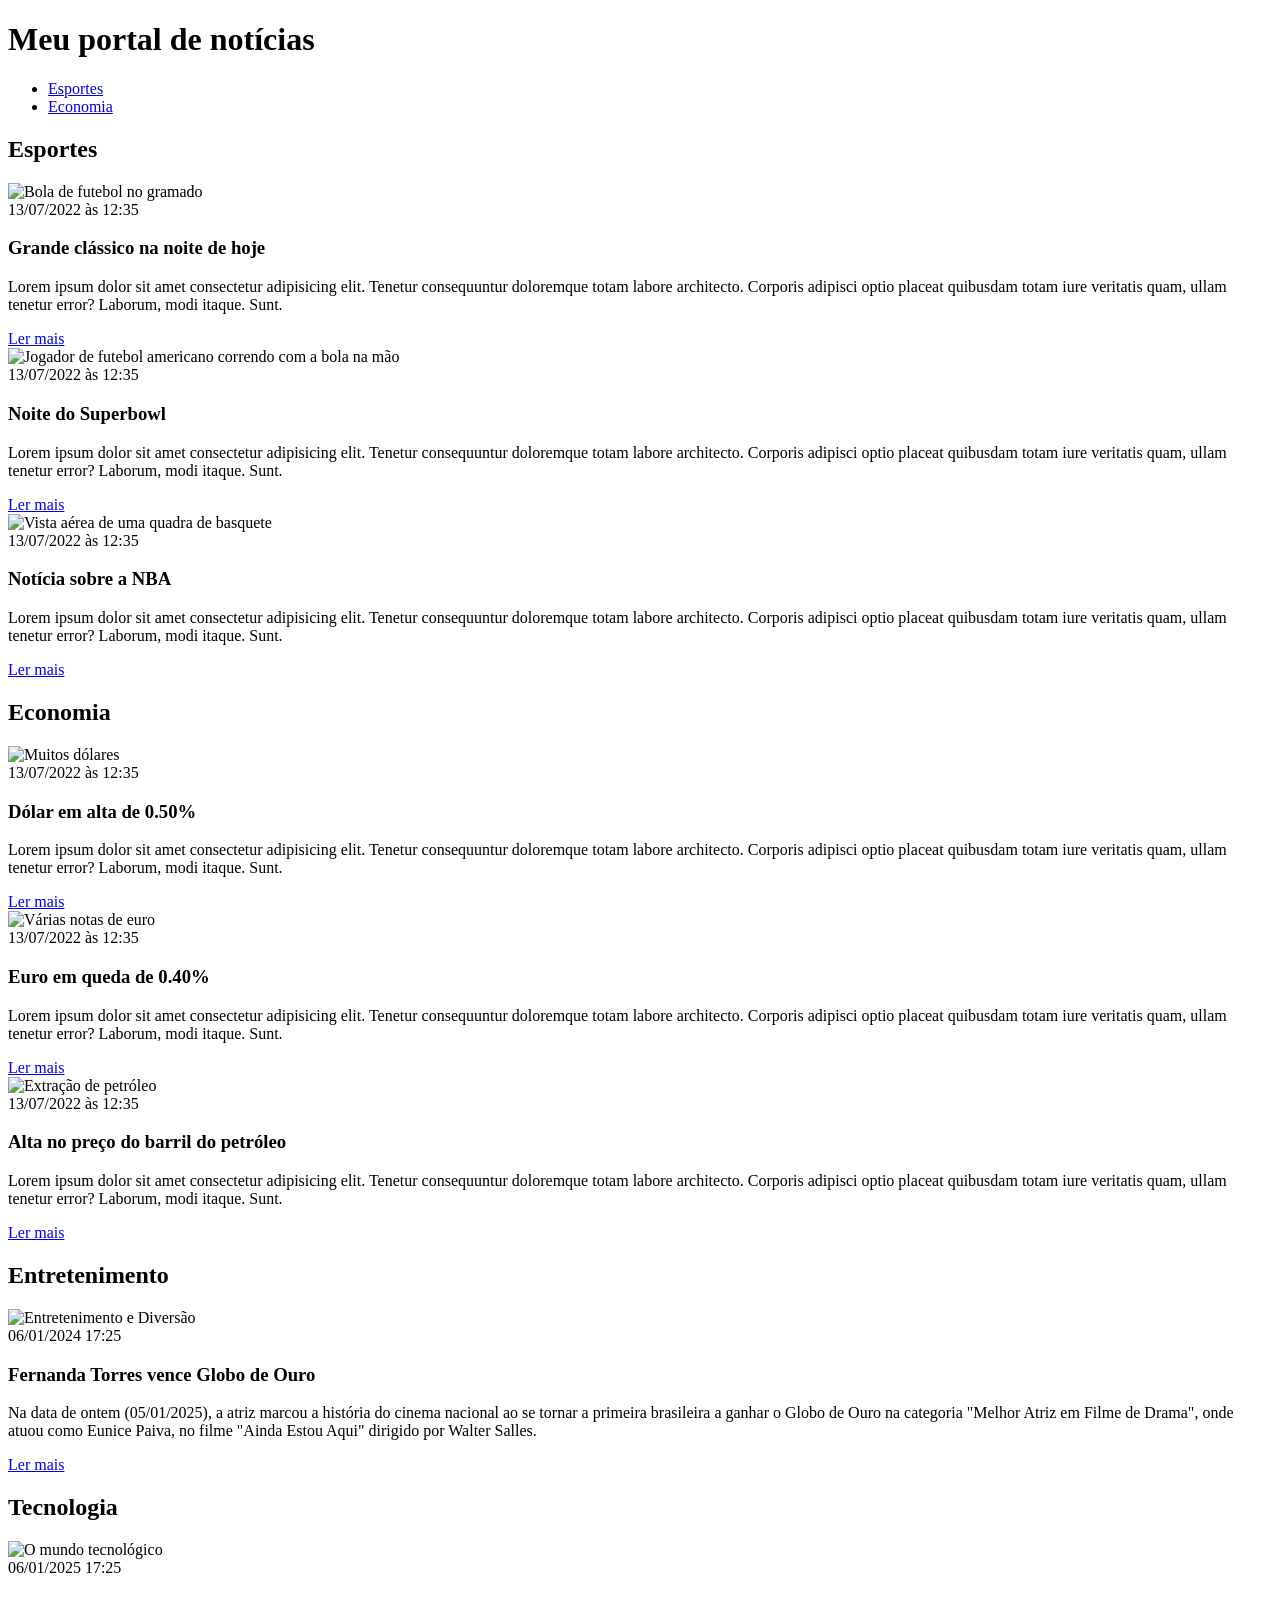
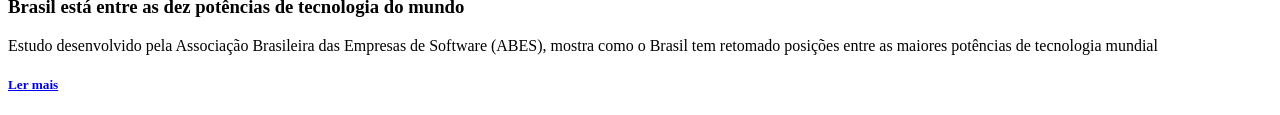
==== index.html @ 0f3524f6 "Adicionando arquivo de exercício" ====
<!DOCTYPE html>
<html lang="pt-BR">
<head>
    <meta charset="UTF-8">
    <meta http-equiv="X-UA-Compatible" content="IE=edge">
    <meta name="viewport" content="width=device-width, initial-scale=1.0">
    <title>Meu portal de notícias</title>
    <link rel="stylesheet" href="./main.css" />
</head>
<body>
    <header>
        <h1>Meu portal de notícias</h1>
        <nav>
            <ul>
                <li>
                    <a href="#sports" title="Ir para a seção de esportes">Esportes</a>
                </li>
                <li>
                    <a href="#economy" title="Ir para a seção de notícias">Economia</a>
                </li>
            </ul>
        </nav>
    </header>
    <section>
        <h2>Esportes</h2>
        <article>
            <img src="./imagens/futebol.jpg" alt="Bola de futebol no gramado" />
            <header>
                <time>13/07/2022 às 12:35</time>
            </header>
            <h3>Grande clássico na noite de hoje</h3>
            <p>
                Lorem ipsum dolor sit amet consectetur adipisicing elit. Tenetur consequuntur doloremque totam labore architecto. Corporis adipisci optio placeat quibusdam totam iure veritatis quam, ullam tenetur error? Laborum, modi itaque. Sunt.
            </p>
            <a href="#" title="Leia a notícia completa">Ler mais</a>
        </article>
        <article>
            <img src="./imagens/futebol-americano.jpg" alt="Jogador de futebol americano correndo com a bola na mão" />
            <header>
                <time>13/07/2022 às 12:35</time>
            </header>
            <h3>Noite do Superbowl</h3>
            <p>
                Lorem ipsum dolor sit amet consectetur adipisicing elit. Tenetur consequuntur doloremque totam labore architecto. Corporis adipisci optio placeat quibusdam totam iure veritatis quam, ullam tenetur error? Laborum, modi itaque. Sunt.
            </p>
            <a href="#" title="Leia a notícia completa">Ler mais</a>
        </article>
        <article>
            <img src="./imagens/basquete.jpg" title="Vista aérea de uma quadra de basquete" />
            <header>
                <time>13/07/2022 às 12:35</time>
            </header>
            <h3>Notícia sobre a NBA</h3>
            <p>
                Lorem ipsum dolor sit amet consectetur adipisicing elit. Tenetur consequuntur doloremque totam labore architecto. Corporis adipisci optio placeat quibusdam totam iure veritatis quam, ullam tenetur error? Laborum, modi itaque. Sunt.
            </p>
            <a href="#" title="Leia a notícia completa">Ler mais</a>
        </article>
    </section>
    <section>
        <h2>Economia</h2>
        <article>
            <img src="./imagens/dolares.jpg" alt="Muitos dólares" />
            <header>
                <time>13/07/2022 às 12:35</time>
            </header>
            <h3>Dólar em alta de 0.50%</h3>
            <p>
                Lorem ipsum dolor sit amet consectetur adipisicing elit. Tenetur consequuntur doloremque totam labore architecto. Corporis adipisci optio placeat quibusdam totam iure veritatis quam, ullam tenetur error? Laborum, modi itaque. Sunt.
            </p>
            <a href="#" title="Leia a notícia completa">Ler mais</a>
        </article>
        <article>
            <img src="./imagens/euro.jpg" alt="Várias notas de euro" />
            <header>
                <time>13/07/2022 às 12:35</time>
            </header>
            <h3>Euro em queda de 0.40%</h3>
            <p>
                Lorem ipsum dolor sit amet consectetur adipisicing elit. Tenetur consequuntur doloremque totam labore architecto. Corporis adipisci optio placeat quibusdam totam iure veritatis quam, ullam tenetur error? Laborum, modi itaque. Sunt.
            </p>
            <a href="#" title="Leia a notícia completa">Ler mais</a>
        </article>
        <article>
            <img src="./imagens/petroleo.jpg" alt="Extração de petróleo" />
            <header>
                <time>13/07/2022 às 12:35</time>
            </header>
            <h3>Alta no preço do barril do petróleo</h3>
            <p>
                Lorem ipsum dolor sit amet consectetur adipisicing elit. Tenetur consequuntur doloremque totam labore architecto. Corporis adipisci optio placeat quibusdam totam iure veritatis quam, ullam tenetur error? Laborum, modi itaque. Sunt.
            </p>
            <a href="#" title="Leia a notícia completa">Ler mais</a>
        </article>
    </section>
    <h2> Entretenimento </h2>
    <article> 
        <img src="./imagens/entretenimento.jpg" alt="Entretenimento e Diversão" />
    </article>
    <header>
        <time>06/01/2024 17:25</time>
    </header>
    <h3>
        Fernanda Torres vence Globo de Ouro
    </h3>
    <p>
        Na data de ontem (05/01/2025), a atriz marcou a história do cinema nacional ao se tornar a primeira brasileira a ganhar o Globo de Ouro na categoria "Melhor Atriz em Filme de Drama", onde atuou como Eunice Paiva, no filme "Ainda Estou Aqui" dirigido por Walter Salles.
    </p>
    <a href="#" title="Leia a notícia completa"> Ler mais</a>
    <h2> Tecnologia </h2>
    <article>
        <img src="./imagens/tecnologia.jpg" alt="O mundo tecnológico" />
    </article>
    <header> 
        <time> 06/01/2025 17:25</time>
    </header>
    <h3>
        Brasil está entre as dez potências de tecnologia do mundo
    </h3>
    <p>
        Estudo desenvolvido pela Associação Brasileira das Empresas de Software (ABES), mostra como o Brasil tem retomado posições entre as maiores potências de tecnologia mundial
    </p>
    <h5> <a href="https://www.terra.com.br/noticias/brasil-esta-entre-as-dez-potencias-de-tecnologia-do-mundo,174165430c8f2b6e0e22d572c16188a9lfw7m5um.html" title="Leia notícia completa">Ler mais</h5>
</body>
</html>
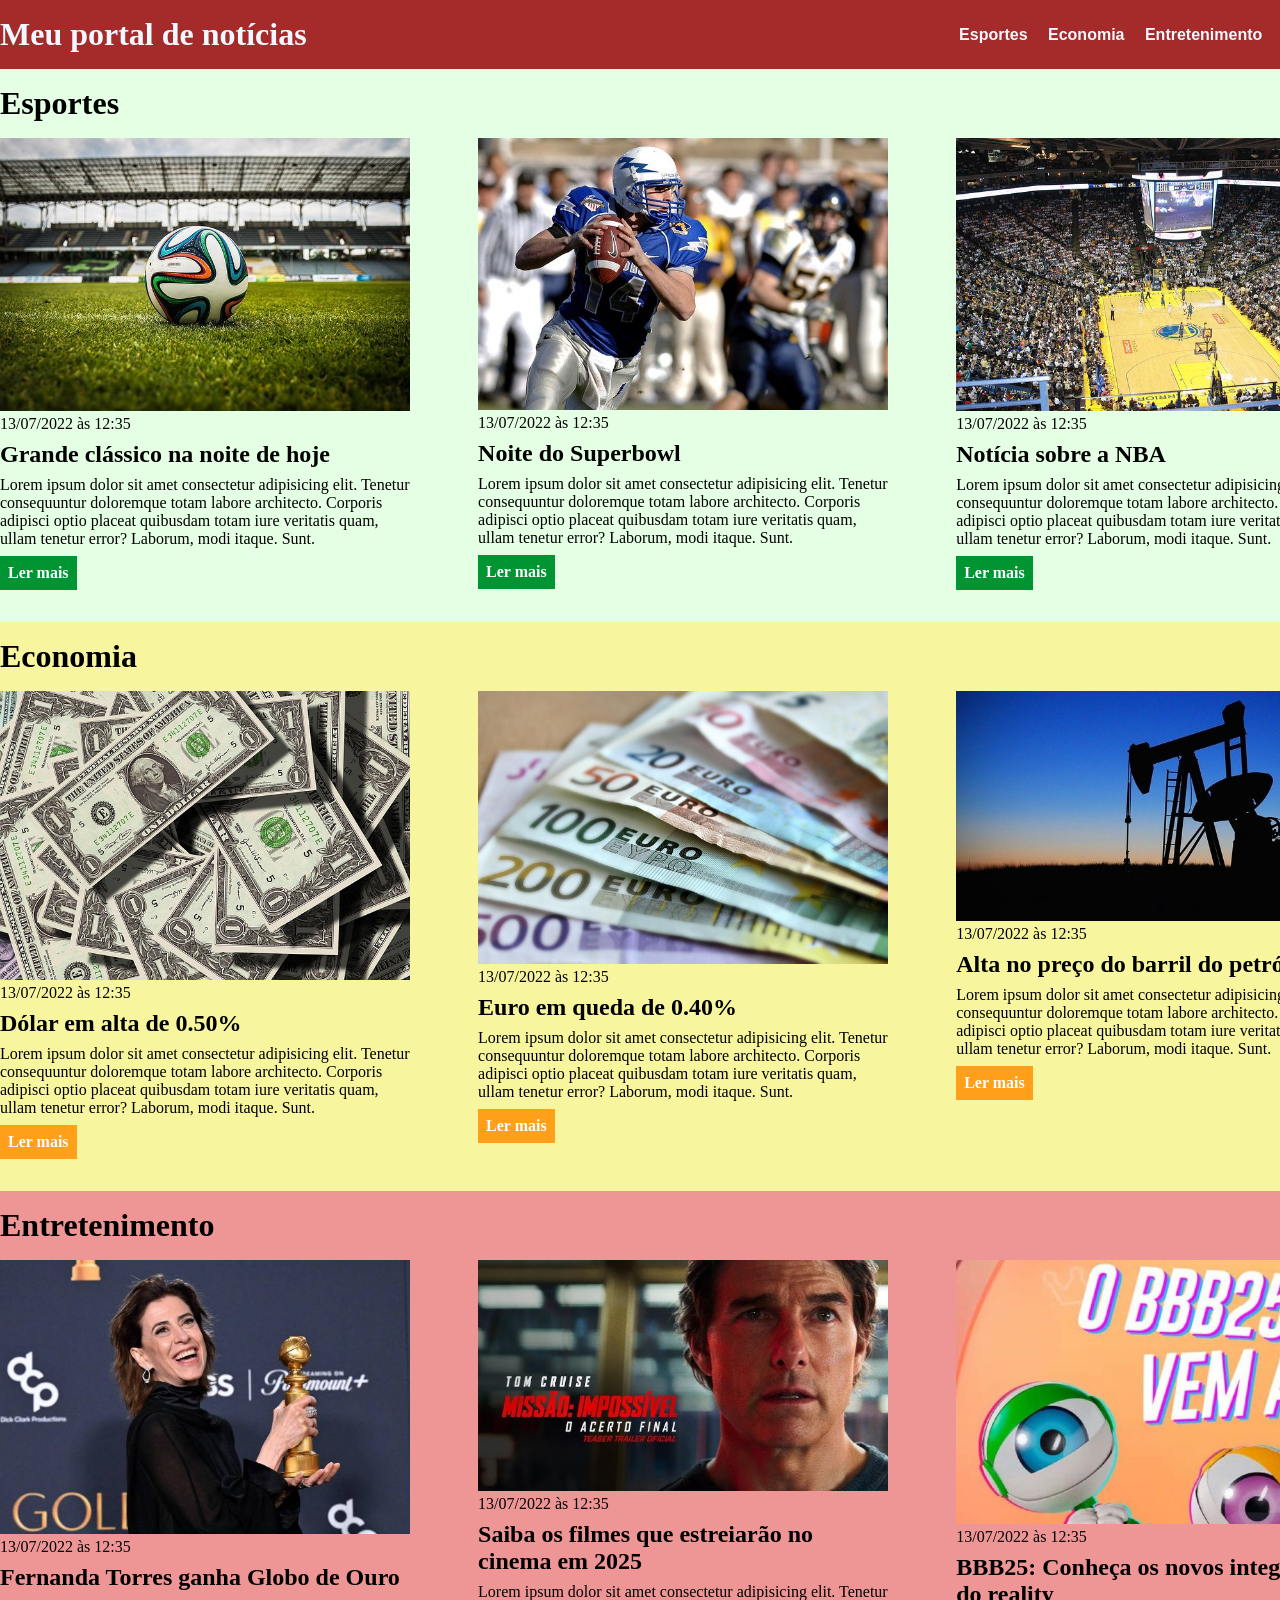
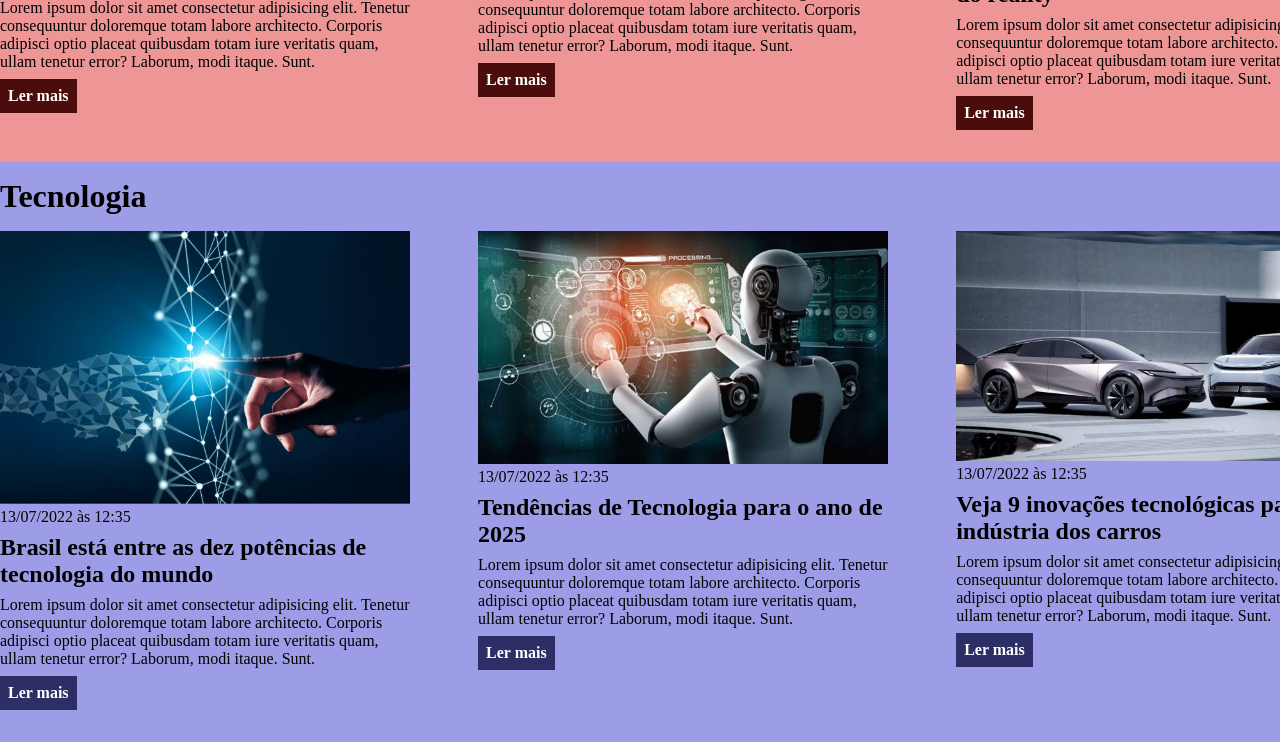
==== commit 6d78782e: "Corrigindo Exercício" ====
--- a/index.html
+++ b/index.html
@@ -9,117 +9,185 @@
 </head>
 <body>
     <header>
-        <h1>Meu portal de notícias</h1>
-        <nav>
-            <ul>
-                <li>
-                    <a href="#sports" title="Ir para a seção de esportes">Esportes</a>
-                </li>
-                <li>
-                    <a href="#economy" title="Ir para a seção de notícias">Economia</a>
-                </li>
-            </ul>
-        </nav>
+        <div class="container">
+            <h1>Meu portal de notícias</h1>
+            <nav>
+                <ul>
+                    <li>
+                        <a href="#sports" title="Ir para a seção de esportes">Esportes</a>
+                    </li>
+                    <li>
+                        <a href="#economy" title="Ir para a seção de notícias">Economia</a>
+                    </li>
+                    <li>
+                        <a href="#entertainment" title="Ir para a seção de notícias">Entretenimento</a>
+                    </li>
+                    <li>
+                        <a href="#technology" title="Ir para a seção de notícias">Tecnologia</a>
+                    </li>
+                </ul>
+            </nav>
+        </div>
     </header>
-    <section>
-        <h2>Esportes</h2>
-        <article>
-            <img src="./imagens/futebol.jpg" alt="Bola de futebol no gramado" />
-            <header>
-                <time>13/07/2022 às 12:35</time>
-            </header>
-            <h3>Grande clássico na noite de hoje</h3>
-            <p>
-                Lorem ipsum dolor sit amet consectetur adipisicing elit. Tenetur consequuntur doloremque totam labore architecto. Corporis adipisci optio placeat quibusdam totam iure veritatis quam, ullam tenetur error? Laborum, modi itaque. Sunt.
-            </p>
-            <a href="#" title="Leia a notícia completa">Ler mais</a>
-        </article>
-        <article>
-            <img src="./imagens/futebol-americano.jpg" alt="Jogador de futebol americano correndo com a bola na mão" />
-            <header>
-                <time>13/07/2022 às 12:35</time>
-            </header>
-            <h3>Noite do Superbowl</h3>
-            <p>
-                Lorem ipsum dolor sit amet consectetur adipisicing elit. Tenetur consequuntur doloremque totam labore architecto. Corporis adipisci optio placeat quibusdam totam iure veritatis quam, ullam tenetur error? Laborum, modi itaque. Sunt.
-            </p>
-            <a href="#" title="Leia a notícia completa">Ler mais</a>
-        </article>
-        <article>
-            <img src="./imagens/basquete.jpg" title="Vista aérea de uma quadra de basquete" />
-            <header>
-                <time>13/07/2022 às 12:35</time>
-            </header>
-            <h3>Notícia sobre a NBA</h3>
-            <p>
-                Lorem ipsum dolor sit amet consectetur adipisicing elit. Tenetur consequuntur doloremque totam labore architecto. Corporis adipisci optio placeat quibusdam totam iure veritatis quam, ullam tenetur error? Laborum, modi itaque. Sunt.
-            </p>
-            <a href="#" title="Leia a notícia completa">Ler mais</a>
-        </article>
+    <section id="sports">
+        <div class="container">
+            <h2>Esportes</h2>
+            <div class="articles">
+                <article>
+                    <img src="./imagens/futebol.jpg" alt="Bola de futebol no gramado" />
+                    <header>
+                        <time>13/07/2022 às 12:35</time>
+                    </header>
+                    <h3>Grande clássico na noite de hoje</h3>
+                    <p>
+                        Lorem ipsum dolor sit amet consectetur adipisicing elit. Tenetur consequuntur doloremque totam labore architecto. Corporis adipisci optio placeat quibusdam totam iure veritatis quam, ullam tenetur error? Laborum, modi itaque. Sunt.
+                    </p>
+                    <a href="#" title="Leia a notícia completa">Ler mais</a>
+                </article>
+                <article>
+                    <img src="./imagens/futebol-americano.jpg" alt="Jogador de futebol americano correndo com a bola na mão" />
+                    <header>
+                        <time>13/07/2022 às 12:35</time>
+                    </header>
+                    <h3>Noite do Superbowl</h3>
+                    <p>
+                        Lorem ipsum dolor sit amet consectetur adipisicing elit. Tenetur consequuntur doloremque totam labore architecto. Corporis adipisci optio placeat quibusdam totam iure veritatis quam, ullam tenetur error? Laborum, modi itaque. Sunt.
+                    </p>
+                    <a href="#" title="Leia a notícia completa">Ler mais</a>
+                </article>
+                <article>
+                    <img src="./imagens/basquete.jpg" title="Vista aérea de uma quadra de basquete" />
+                    <header>
+                        <time>13/07/2022 às 12:35</time>
+                    </header>
+                    <h3>Notícia sobre a NBA</h3>
+                    <p>
+                        Lorem ipsum dolor sit amet consectetur adipisicing elit. Tenetur consequuntur doloremque totam labore architecto. Corporis adipisci optio placeat quibusdam totam iure veritatis quam, ullam tenetur error? Laborum, modi itaque. Sunt.
+                    </p>
+                    <a href="#" title="Leia a notícia completa">Ler mais</a>
+                </article>
+            </div>
+        </div>
     </section>
-    <section>
-        <h2>Economia</h2>
-        <article>
-            <img src="./imagens/dolares.jpg" alt="Muitos dólares" />
-            <header>
-                <time>13/07/2022 às 12:35</time>
-            </header>
-            <h3>Dólar em alta de 0.50%</h3>
-            <p>
-                Lorem ipsum dolor sit amet consectetur adipisicing elit. Tenetur consequuntur doloremque totam labore architecto. Corporis adipisci optio placeat quibusdam totam iure veritatis quam, ullam tenetur error? Laborum, modi itaque. Sunt.
-            </p>
-            <a href="#" title="Leia a notícia completa">Ler mais</a>
-        </article>
-        <article>
-            <img src="./imagens/euro.jpg" alt="Várias notas de euro" />
-            <header>
-                <time>13/07/2022 às 12:35</time>
-            </header>
-            <h3>Euro em queda de 0.40%</h3>
-            <p>
-                Lorem ipsum dolor sit amet consectetur adipisicing elit. Tenetur consequuntur doloremque totam labore architecto. Corporis adipisci optio placeat quibusdam totam iure veritatis quam, ullam tenetur error? Laborum, modi itaque. Sunt.
-            </p>
-            <a href="#" title="Leia a notícia completa">Ler mais</a>
-        </article>
-        <article>
-            <img src="./imagens/petroleo.jpg" alt="Extração de petróleo" />
-            <header>
-                <time>13/07/2022 às 12:35</time>
-            </header>
-            <h3>Alta no preço do barril do petróleo</h3>
-            <p>
-                Lorem ipsum dolor sit amet consectetur adipisicing elit. Tenetur consequuntur doloremque totam labore architecto. Corporis adipisci optio placeat quibusdam totam iure veritatis quam, ullam tenetur error? Laborum, modi itaque. Sunt.
-            </p>
-            <a href="#" title="Leia a notícia completa">Ler mais</a>
-        </article>
+    <section id="economy">
+        <div class="container">
+            <h2>Economia</h2>
+            <div class="articles">
+                <article>
+                    <img src="./imagens/dolares.jpg" alt="Muitos dólares" />
+                    <header>
+                        <time>13/07/2022 às 12:35</time>
+                    </header>
+                    <h3>Dólar em alta de 0.50%</h3>
+                    <p>
+                        Lorem ipsum dolor sit amet consectetur adipisicing elit. Tenetur consequuntur doloremque totam labore architecto. Corporis adipisci optio placeat quibusdam totam iure veritatis quam, ullam tenetur error? Laborum, modi itaque. Sunt.
+                    </p>
+                    <a href="#" title="Leia a notícia completa">Ler mais</a>
+                </article>
+                <article>
+                    <img src="./imagens/euro.jpg" alt="Várias notas de euro" />
+                    <header>
+                        <time>13/07/2022 às 12:35</time>
+                    </header>
+                    <h3>Euro em queda de 0.40%</h3>
+                    <p>
+                        Lorem ipsum dolor sit amet consectetur adipisicing elit. Tenetur consequuntur doloremque totam labore architecto. Corporis adipisci optio placeat quibusdam totam iure veritatis quam, ullam tenetur error? Laborum, modi itaque. Sunt.
+                    </p>
+                    <a href="#" title="Leia a notícia completa">Ler mais</a>
+                </article>
+                <article>
+                    <img src="./imagens/petroleo.jpg" alt="Extração de petróleo" />
+                    <header>
+                        <time>13/07/2022 às 12:35</time>
+                    </header>
+                    <h3>Alta no preço do barril do petróleo</h3>
+                    <p>
+                        Lorem ipsum dolor sit amet consectetur adipisicing elit. Tenetur consequuntur doloremque totam labore architecto. Corporis adipisci optio placeat quibusdam totam iure veritatis quam, ullam tenetur error? Laborum, modi itaque. Sunt.
+                    </p>
+                    <a href="#" title="Leia a notícia completa">Ler mais</a>
+                </article>
+            </div>
+        </div>
     </section>
-    <h2> Entretenimento </h2>
-    <article> 
-        <img src="./imagens/entretenimento.jpg" alt="Entretenimento e Diversão" />
-    </article>
-    <header>
-        <time>06/01/2024 17:25</time>
-    </header>
-    <h3>
-        Fernanda Torres vence Globo de Ouro
-    </h3>
-    <p>
-        Na data de ontem (05/01/2025), a atriz marcou a história do cinema nacional ao se tornar a primeira brasileira a ganhar o Globo de Ouro na categoria "Melhor Atriz em Filme de Drama", onde atuou como Eunice Paiva, no filme "Ainda Estou Aqui" dirigido por Walter Salles.
-    </p>
-    <a href="#" title="Leia a notícia completa"> Ler mais</a>
-    <h2> Tecnologia </h2>
-    <article>
-        <img src="./imagens/tecnologia.jpg" alt="O mundo tecnológico" />
-    </article>
-    <header> 
-        <time> 06/01/2025 17:25</time>
-    </header>
-    <h3>
-        Brasil está entre as dez potências de tecnologia do mundo
-    </h3>
-    <p>
-        Estudo desenvolvido pela Associação Brasileira das Empresas de Software (ABES), mostra como o Brasil tem retomado posições entre as maiores potências de tecnologia mundial
-    </p>
-    <h5> <a href="https://www.terra.com.br/noticias/brasil-esta-entre-as-dez-potencias-de-tecnologia-do-mundo,174165430c8f2b6e0e22d572c16188a9lfw7m5um.html" title="Leia notícia completa">Ler mais</h5>
+    <section id="entertainment">
+        <div class="container">
+            <h2> Entretenimento </h2>
+            <div class="articles">
+                <article>
+                    <img src="./imagens/entretenimento.jpg" alt="Fernanda Torres" />
+                    <header>
+                        <time>13/07/2022 às 12:35</time>
+                    </header>
+                    <h3>Fernanda Torres ganha Globo de Ouro</h3>
+                    <p>
+                        Lorem ipsum dolor sit amet consectetur adipisicing elit. Tenetur consequuntur doloremque totam labore architecto. Corporis adipisci optio placeat quibusdam totam iure veritatis quam, ullam tenetur error? Laborum, modi itaque. Sunt.
+                    </p>
+                    <a href="#" title="Leia a notícia completa">Ler mais</a>
+                </article>
+                <article>
+                    <img src="./imagens/entretenimento2.0.jpg" alt="Filmes 2025" />
+                    <header>
+                        <time>13/07/2022 às 12:35</time>
+                    </header>
+                    <h3>Saiba os filmes que estreiarão no cinema em 2025</h3>
+                    <p>
+                        Lorem ipsum dolor sit amet consectetur adipisicing elit. Tenetur consequuntur doloremque totam labore architecto. Corporis adipisci optio placeat quibusdam totam iure veritatis quam, ullam tenetur error? Laborum, modi itaque. Sunt.
+                    </p>
+                    <a href="#" title="Leia a notícia completa">Ler mais</a>
+                </article>
+                <article>
+                    <img src="./imagens/entretenimento3.0.jpg" alt="BBB25" />
+                    <header>
+                        <time>13/07/2022 às 12:35</time>
+                    </header>
+                    <h3>BBB25: Conheça os novos integrantes do reality</h3>
+                    <p>
+                        Lorem ipsum dolor sit amet consectetur adipisicing elit. Tenetur consequuntur doloremque totam labore architecto. Corporis adipisci optio placeat quibusdam totam iure veritatis quam, ullam tenetur error? Laborum, modi itaque. Sunt.
+                    </p>
+                    <a href="#" title="Leia a notícia completa">Ler mais</a>
+                </article>
+            </div>
+        </div>
+    </section>
+    <section id="technology">
+        <div class="container">
+            <h2>Tecnologia</h2>
+            <div class="articles">
+                <article>
+                    <img src="./imagens/tecnologia.jpg" alt="O mundo tecnológico" />
+                    <header>
+                        <time>13/07/2022 às 12:35</time>
+                    </header>
+                    <h3>Brasil está entre as dez potências de tecnologia do mundo</h3>
+                    <p>
+                        Lorem ipsum dolor sit amet consectetur adipisicing elit. Tenetur consequuntur doloremque totam labore architecto. Corporis adipisci optio placeat quibusdam totam iure veritatis quam, ullam tenetur error? Laborum, modi itaque. Sunt.
+                    </p>
+                    <a href="#" title="Leia a notícia completa">Ler mais</a>
+                </article>
+                <article>
+                    <img src="./imagens/tecnologia2.0.jpg" alt="Alta Tecnologia" />
+                    <header>
+                        <time>13/07/2022 às 12:35</time>
+                    </header>
+                    <h3>Tendências de Tecnologia para o ano de 2025</h3>
+                    <p>
+                        Lorem ipsum dolor sit amet consectetur adipisicing elit. Tenetur consequuntur doloremque totam labore architecto. Corporis adipisci optio placeat quibusdam totam iure veritatis quam, ullam tenetur error? Laborum, modi itaque. Sunt.
+                    </p>
+                    <a href="#" title="Leia a notícia completa">Ler mais</a>
+                </article>
+                <article>
+                    <img src="./imagens/tecnologia3.0.jpg" alt="Carros Tecnológicos" />
+                    <header>
+                        <time>13/07/2022 às 12:35</time>
+                    </header>
+                    <h3>Veja 9 inovações tecnológicas para a indústria dos carros</h3>
+                    <p>
+                        Lorem ipsum dolor sit amet consectetur adipisicing elit. Tenetur consequuntur doloremque totam labore architecto. Corporis adipisci optio placeat quibusdam totam iure veritatis quam, ullam tenetur error? Laborum, modi itaque. Sunt.
+                    </p>
+                    <a href="#" title="Leia a notícia completa">Ler mais</a>
+                </article>
+            </div>
+        </div>
+    </section>
 </body>
 </html>
--- a/main.css
+++ b/main.css
@@ -0,0 +1,122 @@
+* {
+    box-sizing: border-box;  /*reset*/
+    margin: 0;
+    padding: 0;
+}
+
+body > header {
+    background-color: brown; /*cor do cabeçalho | editou só o header filho do body*/
+    padding: 16px 0;
+    color: aliceblue;
+}
+
+header .container {
+    display: flex; 
+    align-items: center;
+    justify-content: space-between;
+}
+
+header li {
+    display: inline;  /*links um ao lado do outro*/
+    margin-left: 16px;
+    font-family: Arial, Helvetica, sans-serif;
+    font-weight: bold;
+}
+
+header li a {
+    color: aliceblue;
+    text-decoration: none;
+}
+
+.container {
+    width: 1366px; /*tamanho da resolução do site*/
+    margin: 0 auto;
+}
+
+.articles {
+    display: flex; /*faz as imagens ficarem uma do lado da outra*/
+    flex-wrap: wrap; /*quebra de linha*/
+    justify-content: space-between; /*distribui o espaço que sobrou da resolução entre todas as imagens*/
+}
+
+.articles article img {
+    /*height: 180px;*/ /*tamanho da imagem*/
+    width: 100%;
+}
+
+.articles article {
+    width: 30%; /*largura do texto*/
+}
+
+section {
+    padding: 16px 0;
+}
+
+section h2, 
+.articles article {
+    margin-bottom: 16px ; /*margim inferior*/
+}
+
+.articles article h3 {
+    margin-top: 8px;
+    margin-bottom: 8px;
+}
+
+.articles article a {
+    background-color: blue;
+    color: #fff;
+    padding: 8px;
+    display: inline-block;
+    text-decoration: none;
+    font-weight: bold;
+    margin-top: 8px;
+}
+
+.articles article a:hover {
+    text-decoration: underline;
+}
+
+.articles article p 
+.articles article a {
+    font-family: Arial, Helvetica, sans-serif;
+}
+
+.articles article h3 {
+    font-size: 24px;
+}
+
+section h2 {
+    font-size: 32px;
+}
+
+#sports {
+    background-color: rgba(0, 255, 0, 0.1);
+}
+
+#sports .articles article a {
+    background-color: #009432;
+}
+
+#economy {
+    background-color: #f8f59f;
+}
+
+#economy .articles article a {
+    background-color: #ff9f1a;
+}
+
+#entertainment {
+    background-color: rgb(238, 150, 150);
+}
+
+#entertainment .articles article a {
+    background-color: rgb(75, 12, 12);
+}
+
+#technology {
+    background-color: rgb(157, 157, 231);
+}
+
+#technology .articles article a {
+    background-color: rgb(46, 46, 102);
+}
